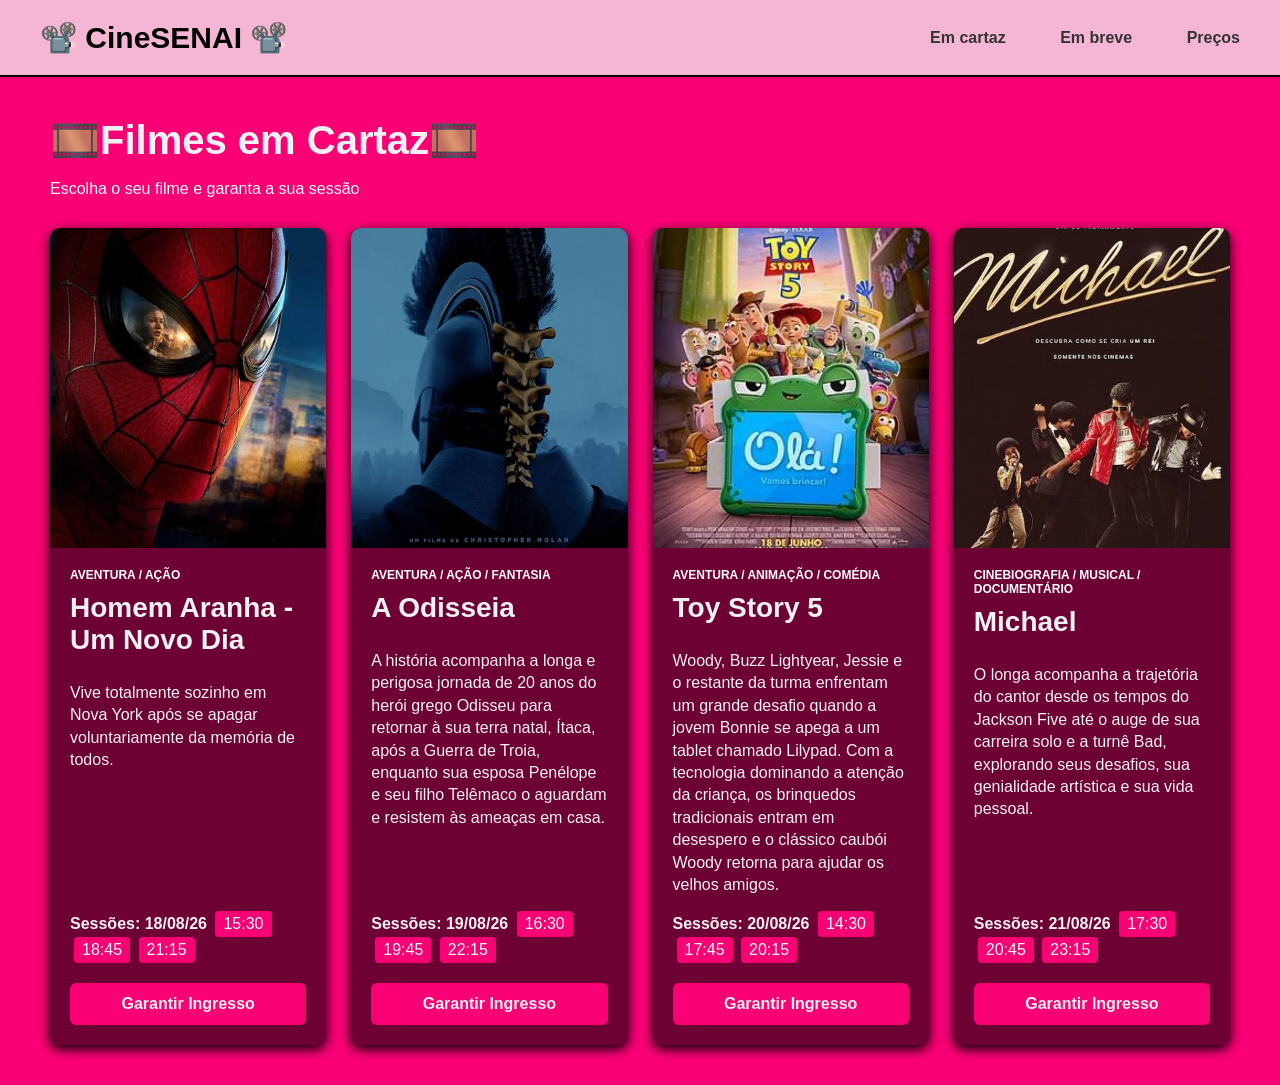
==== index.html @ 4723c961 "meu primeiro commit" ====
<!DOCTYPE html>
<html lang="pt-br">
<head>
    <meta charset="UTF-8">
    <meta name="viewport" content="width=device-width, initial-scale=1.0">
    <title>CineSENAI - Filmes em Cartaz</title>
    <link rel="stylesheet" href="style.css">
</head>
<body>
    <header class="cabecalho">
        <div class="logo">📽️ CineSENAI 📽️</div>
        <nav class="menu">
            <a href="">Em cartaz</a>
            <a href="">Em breve</a>
            <a href="">Preços</a>
        </nav>
    </header>

    <main class="container">
        <h1 class="titulo-secao">🎞️Filmes em Cartaz🎞️</h1>
        <p class="subtitulo">Escolha o seu filme e garanta a sua sessão</p>

        <section class="grade-filmes">
            <article class="card-filmes">
                <img class="poster" src="homem aranha.jpg" alt="Pôster Homem Aranha">
                <div class="conteudo-filme">
                    <span class="genero">Aventura / Ação</span>
                    <h2 class="nome-filme">Homem Aranha - Um Novo Dia</h2>
                    <p class="sinopse">Vive totalmente sozinho em Nova York após se apagar voluntariamente da memória de todos.</p>
                    <div class="sessoes">
                        <strong>Sessões: 18/08/26</strong>
                        <span class="horario">15:30</span>
                        <span class="horario">18:45</span>
                        <span class="horario">21:15</span>
                    </div>

                    <a href="#" class="botao-comprar">Garantir Ingresso</a>

                </div>
            </article>


             <article class="card-filmes">
                <img class="poster" src="a odisseia.jpg" alt="Pôster A Odisseia">
                <div class="conteudo-filme">
                    <span class="genero">Aventura / Ação / Fantasia</span>
                    <h2 class="nome-filme">A Odisseia</h2>
                    <p class="sinopse">A história acompanha a longa e perigosa jornada de 20 anos do herói grego Odisseu para retornar à sua terra natal, Ítaca, após a Guerra de Troia, enquanto sua esposa Penélope e seu filho Telêmaco o aguardam e resistem às ameaças em casa.</p>
                    <div class="sessoes">
                        <strong>Sessões: 19/08/26</strong>
                        <span class="horario">16:30</span>
                        <span class="horario">19:45</span>
                        <span class="horario">22:15</span>
                    </div>

                    <a href="#" class="botao-comprar">Garantir Ingresso</a>

                </div>
            </article>


            <article class="card-filmes">
                <img class="poster" src="Toy story 5.jpg" alt="Pôster Toy Story 5">
                <div class="conteudo-filme">
                    <span class="genero">Aventura / Animação / Comédia</span>
                    <h2 class="nome-filme">Toy Story 5</h2>
                    <p class="sinopse">Woody, Buzz Lightyear, Jessie e o restante da turma enfrentam um grande desafio quando a jovem Bonnie se apega a um tablet chamado Lilypad. Com a tecnologia dominando a atenção da criança, os brinquedos tradicionais entram em desespero e o clássico caubói Woody retorna para ajudar os velhos amigos.</p>
                    <div class="sessoes">
                        <strong>Sessões: 20/08/26</strong>
                        <span class="horario">14:30</span>
                        <span class="horario">17:45</span>
                        <span class="horario">20:15</span>
                    </div>

                    <a href="#" class="botao-comprar">Garantir Ingresso</a>

                </div>
            </article>


            <article class="card-filmes">
                <img class="poster" src="michael.jpg" alt="Pôster Michael">
                <div class="conteudo-filme">
                    <span class="genero">Cinebiografia / Musical / Documentário</span>
                    <h2 class="nome-filme">Michael </h2>
                    <p class="sinopse">O longa acompanha a trajetória do cantor desde os tempos do Jackson Five até o auge de sua carreira solo e a turnê Bad, explorando seus desafios, sua genialidade artística e sua vida pessoal.</p>
                    <div class="sessoes">
                        <strong>Sessões: 21/08/26</strong>
                        <span class="horario">17:30</span>
                        <span class="horario">20:45</span>
                        <span class="horario">23:15</span>
                    </div>

                    <a href="#" class="botao-comprar">Garantir Ingresso</a>

                </div>
            </article>

        </section>

    </main>

</body>
</html>
---- style.css ----
/* Formatação da minha Pagina */
*{
    box-sizing: border-box;
}

body{
    margin: 0;
    padding: 0;
    font-family: Arial, Helvetica, sans-serif;
    background-color: #fa0075;
    color: #f1f1f1;
}

.cabecalho{
    background-color: #f5b6d4;
    padding: 20px 40px;
    display: flex;
    justify-content: space-between;
    align-items: center;
    border-bottom: 2px solid #000000;
}

.logo{
    font-size: 30px;
    font-weight: bold;
    color: #000000;
}

.menu a{
    color: #343333;
    text-decoration: none;
    margin-left: 50px;
    font-weight: bold;
    transition: color 0.6s ease;
}

.container{
    max-width: 1200px;/*Largura máxima da tela*/
    margin: 40px auto;/*Margem*/
    padding: 0 10px;
}
.titulo-secao{
    font-size: 40px;
    margin-bottom: 5px;
    color: #f1f1f1;
}
.subtitulo{
    color: #fefdfe;
    margin-bottom: 30px;
}
.grade-filmes{
    display: grid;/*Organizar todos os elementos (filhos)em linhas e colunas*/
    grid-template-columns: repeat(auto-fit, minmax(260px,1fr));
    gap: 25px;
}
.card-filmes{
    background-color: #6e0134;
    border-radius: 10px;/*arredonda os quatro cantos*/
    overflow: hidden;/*cortar e esconder qualquer conteudo que ultrapasse os limites*/
    box-shadow: 0 4px 12px #000000;
    display: flex;
    flex-direction: column;/*muda o eixo de alinhamento,fazendo com que os elementos filho fiquem um embaixo do outro*/
}
.card-filmes:hover{
    transform: translateY(-10px);/*eleva o card para cima*/
    box-shadow: 0 10px 20px #41001e;
}
.poster{
    width: 100%;
    height: 320px;
    object-fit: cover;/*garante que todas as imagens fiquem com altura perfeita*/
}
.conteudo-filme{
    padding: 20px;
    display: flex;/*lado a lado*/
    flex-direction: column;
    flex-grow: 1;/*estica verticalmente e empurra o botao para base*/
}
.genero{
    font-size: 12px;
    color: #fefdfd;
    text-transform: uppercase;
    font-weight: bold;
    margin-bottom: 5px;
}
.nome-filme{
    font-size: 28px;
    margin: 5px 0 10px 0;
}
.sinopse{
    font-size: 16px;
    color: #f1f1f1;
    line-height: 1.4;
    margin-bottom: 15px;
    flex-grow: 1;
}
.sessoes{
    font-size: 16px;
    margin-bottom: 20px;
}
.horario{
    display: inline-block;
    background-color: #fa0075;
    padding: 4px 8px;
    border-radius: 4px;
    margin-left: 4px;
    color: #fdfdfd;
}
.botao-comprar{
    display: block;
    text-align: center;
    background-color: #fa0075;
    color: #f1f1f1;
    padding: 12px 0;
    border-radius: 6px;
    text-decoration: none;
    font-weight: bold;
}
.botao-comprar:hover{
    background-color: #41001e;
}
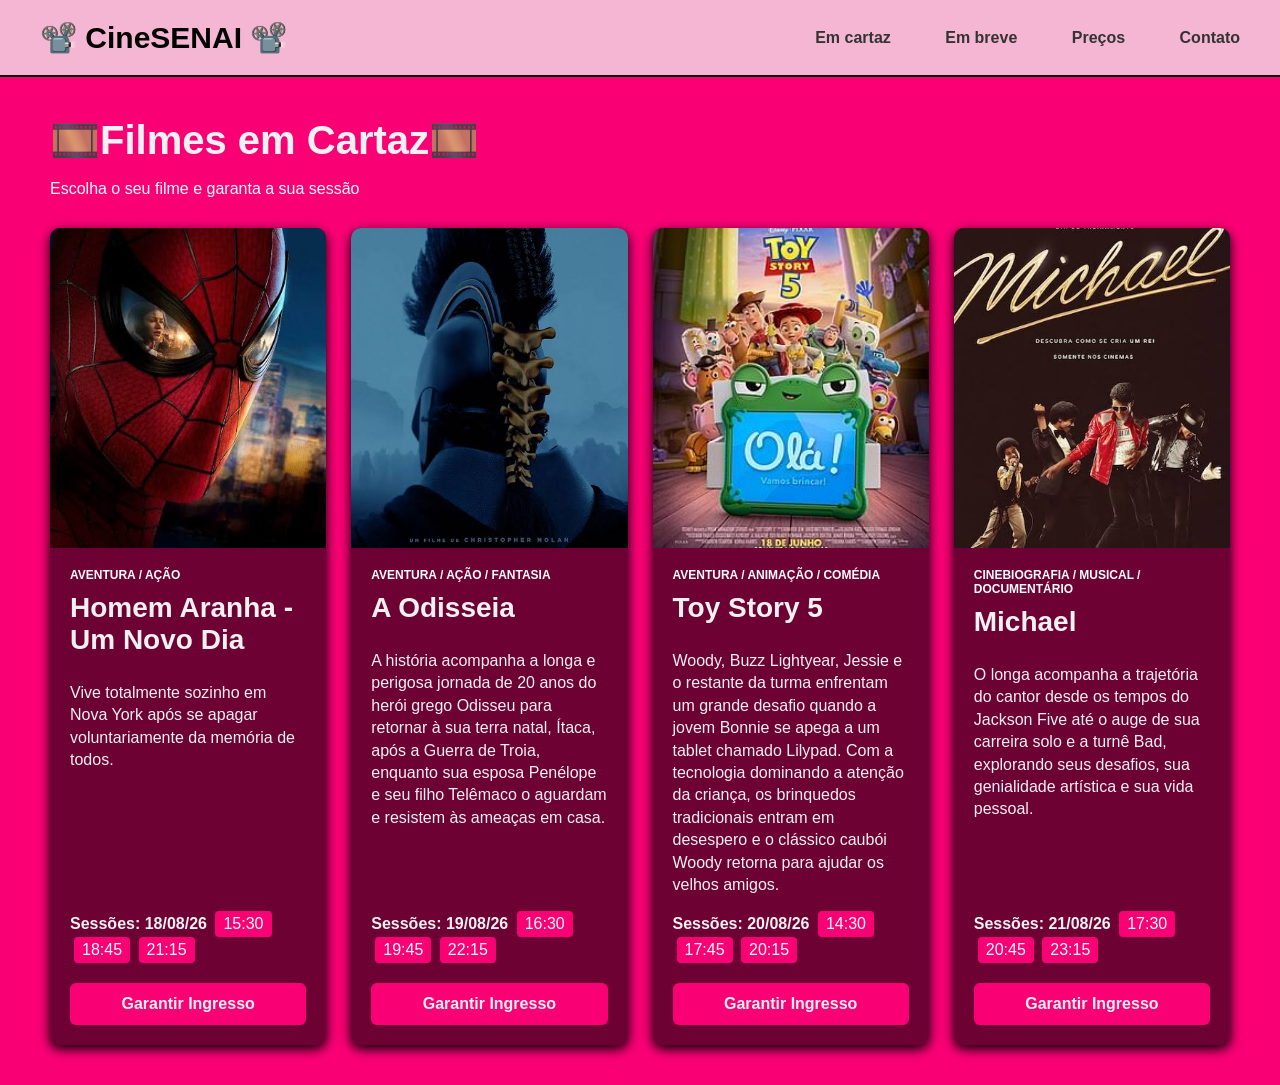
==== commit e3102dd8: "Atualização de páginas" ====
--- a/index.html
+++ b/index.html
@@ -11,8 +11,9 @@
         <div class="logo">📽️ CineSENAI 📽️</div>
         <nav class="menu">
             <a href="">Em cartaz</a>
-            <a href="">Em breve</a>
-            <a href="">Preços</a>
+            <a href="em_breve.html" target="_blank">Em breve</a>
+            <a href="preco.html" target="_blank">Preços</a>
+            <a href="contato.html" target="_blank">Contato</a>
         </nav>
     </header>
 
--- a/style.css
+++ b/style.css
@@ -118,4 +118,133 @@
 }
 .botao-comprar:hover{
     background-color: #41001e;
-}+}
+
+.area-inscricao{
+    display: flex;
+    gap: 30px;
+    align-items: flex-start;/*Alinha o topo de todas as colunas*/
+}
+
+.coluna-form{
+    flex: 1;/*Faz o formulario crescer proporcionalmente*/
+    min-width: 320px;
+    background-color: #6e0134;
+    padding: 30px;
+    border-radius: 10px;/**/
+    box-shadow: 0 4px 12px #f5b6d4;
+}
+
+.coluna-midia{
+    flex: 1;
+    min-width: 320px;
+    display: flex;
+    gap: 20px;
+    flex-direction: column;
+}
+
+.coluna-form label{
+    font-size: 14px;
+    font-weight: bold;
+    color: #f1f1f1;
+}
+
+.coluna-form input[type="text"],
+.coluna-form input[type="password"],
+.coluna-form input[type="email"],
+.coluna-form input[type="date"],
+.coluna-form select{
+    width: 100%;
+    padding: 5px;
+    margin-top: 5px;
+    margin-bottom: 15px;
+    background-color: #fa0075;
+    border-radius: 5px;
+    color: #000000;
+    font-size: 14px;
+}
+
+.btn-enviar{
+    background-color: #fa0075;
+    color: #000000;
+    border: none;
+    padding: 8px 15px;
+    border-radius: 6px;
+    font-weight: bold;
+    cursor: pointer;/*Transforma a seta do mouse em uma maozinha*/
+}
+
+.btn-limpar{
+    background-color: #fa0075;
+    color: #000000;
+    border: none;
+    padding: 8px 15px;
+    border-radius: 6px;
+    font-weight: bold;
+    cursor: pointer;/*Transforma a seta do mouse em uma maozinha*/
+    margin-left: 10px;
+}
+
+.btn-enviar:hover{
+    background-color: #41001e;
+}
+
+.btn-limpar:hover{
+    background-color: #41001e;
+}
+
+.table{
+    background-color: #6e0134;
+    margin: 12px;
+    border-radius: 10px;
+    overflow: hidden;
+    display: grid;
+    max-width: 400px;
+}
+
+.Filmes{
+    flex: 1;/*Faz o formulario crescer proporcionalmente*/
+    min-width: 400px;
+    background-color: #6e0134;
+    padding: 30px;
+    border-radius: 10px;/**/
+    box-shadow: 0 4px 12px #f5b6d4;
+
+}
+
+.filme_homem_aranha{
+    flex: 1;/*Faz o formulario crescer proporcionalmente*/
+    min-width: 400px;
+    background-color: #6e0134;
+    padding: 30px;
+    border-radius: 10px;/**/
+    box-shadow: 0 4px 12px #f5b6d4;
+
+}
+
+.filme_odisseia{
+    flex: 1;/*Faz o formulario crescer proporcionalmente*/
+    min-width: 400px;
+    background-color: #6e0134;
+    padding: 30px;
+    border-radius: 10px;/**/
+    box-shadow: 0 4px 12px #f5b6d4;
+}
+
+.filme_toy_story{
+    flex: 1;/*Faz o formulario crescer proporcionalmente*/
+    min-width: 400px;
+    background-color: #6e0134;
+    padding: 30px;
+    border-radius: 10px;/**/
+    box-shadow: 0 4px 12px #f5b6d4;
+}
+
+.filme_michael{
+    flex: 1;/*Faz o formulario crescer proporcionalmente*/
+    min-width: 400px;
+    background-color: #6e0134;
+    padding: 30px;
+    border-radius: 10px;/**/
+    box-shadow: 0 4px 12px #f5b6d4;
+}
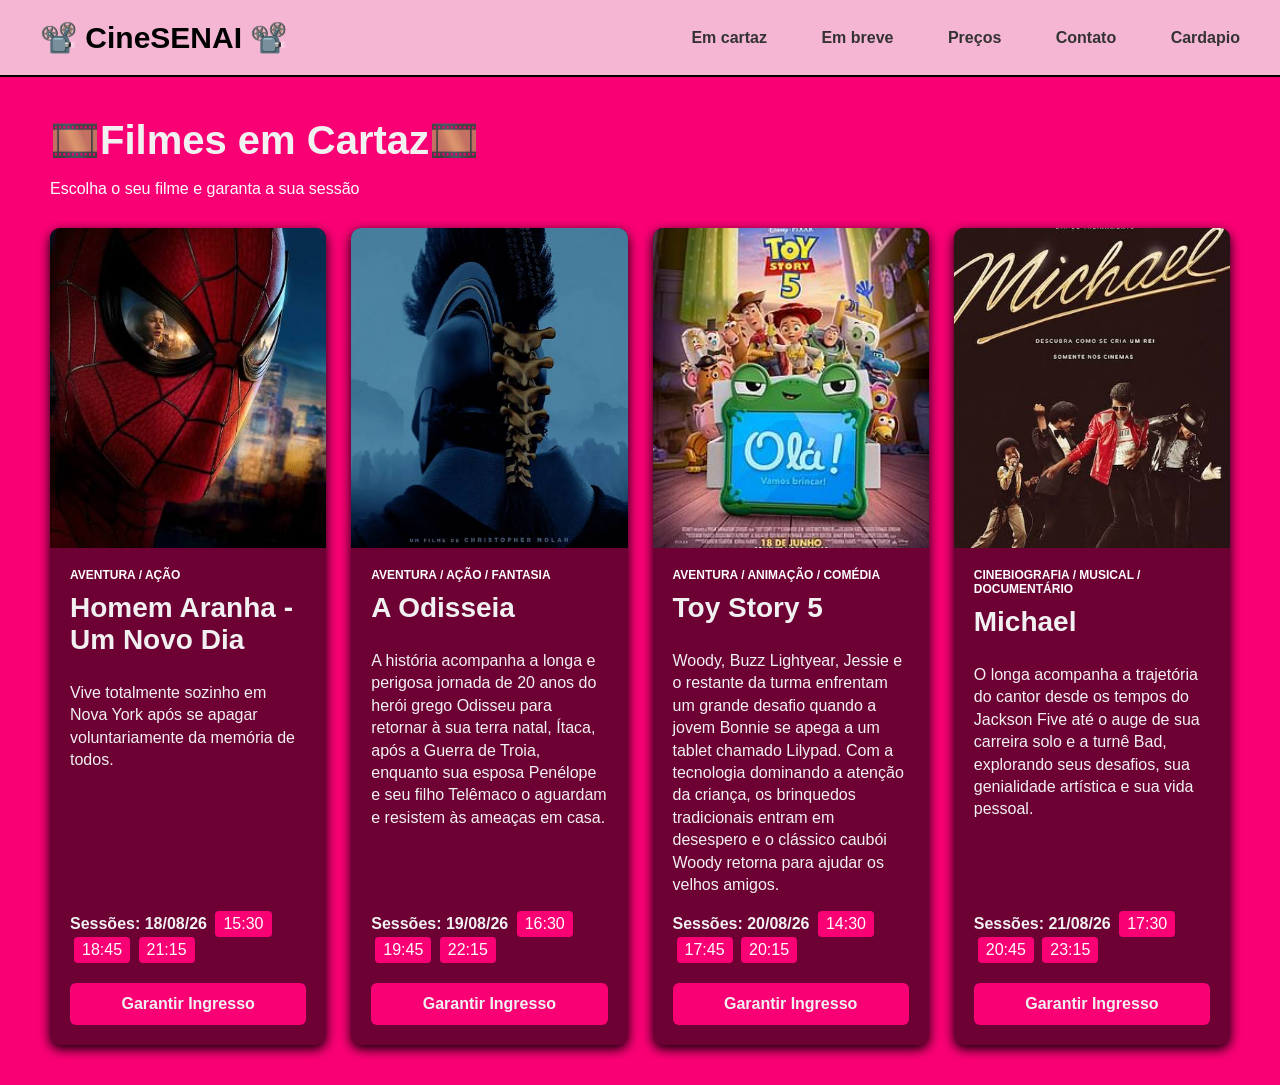
==== commit 27ae178c: "Atualizações site" ====
--- a/index.html
+++ b/index.html
@@ -14,6 +14,7 @@
             <a href="em_breve.html" target="_blank">Em breve</a>
             <a href="preco.html" target="_blank">Preços</a>
             <a href="contato.html" target="_blank">Contato</a>
+            <a href="cardapio.html" target="_blank">Cardapio</a>
         </nav>
     </header>
 
--- a/style.css
+++ b/style.css
@@ -248,3 +248,28 @@
     border-radius: 10px;/**/
     box-shadow: 0 4px 12px #f5b6d4;
 }
+
+.tabela-cardapio{
+    width: 80%;
+    border-radius: 10px;
+}
+.tabela-preco{
+    width: 100%;
+    background-color: #6e0134;
+    text-align: left;
+    font-size: 15px;
+}
+.tabela-preco th{
+    background-color: #6e0134;
+    color: #f1f1f1;
+    padding: 16px 20px;
+    font-weight: bold;
+    text-transform: uppercase;
+    border-bottom: 2px solid #000000;
+}
+
+.tabela-preco td{
+    padding: 16px 20px;
+    border-bottom: 1px solid #000000;
+    color: #f1f1f1;
+}
